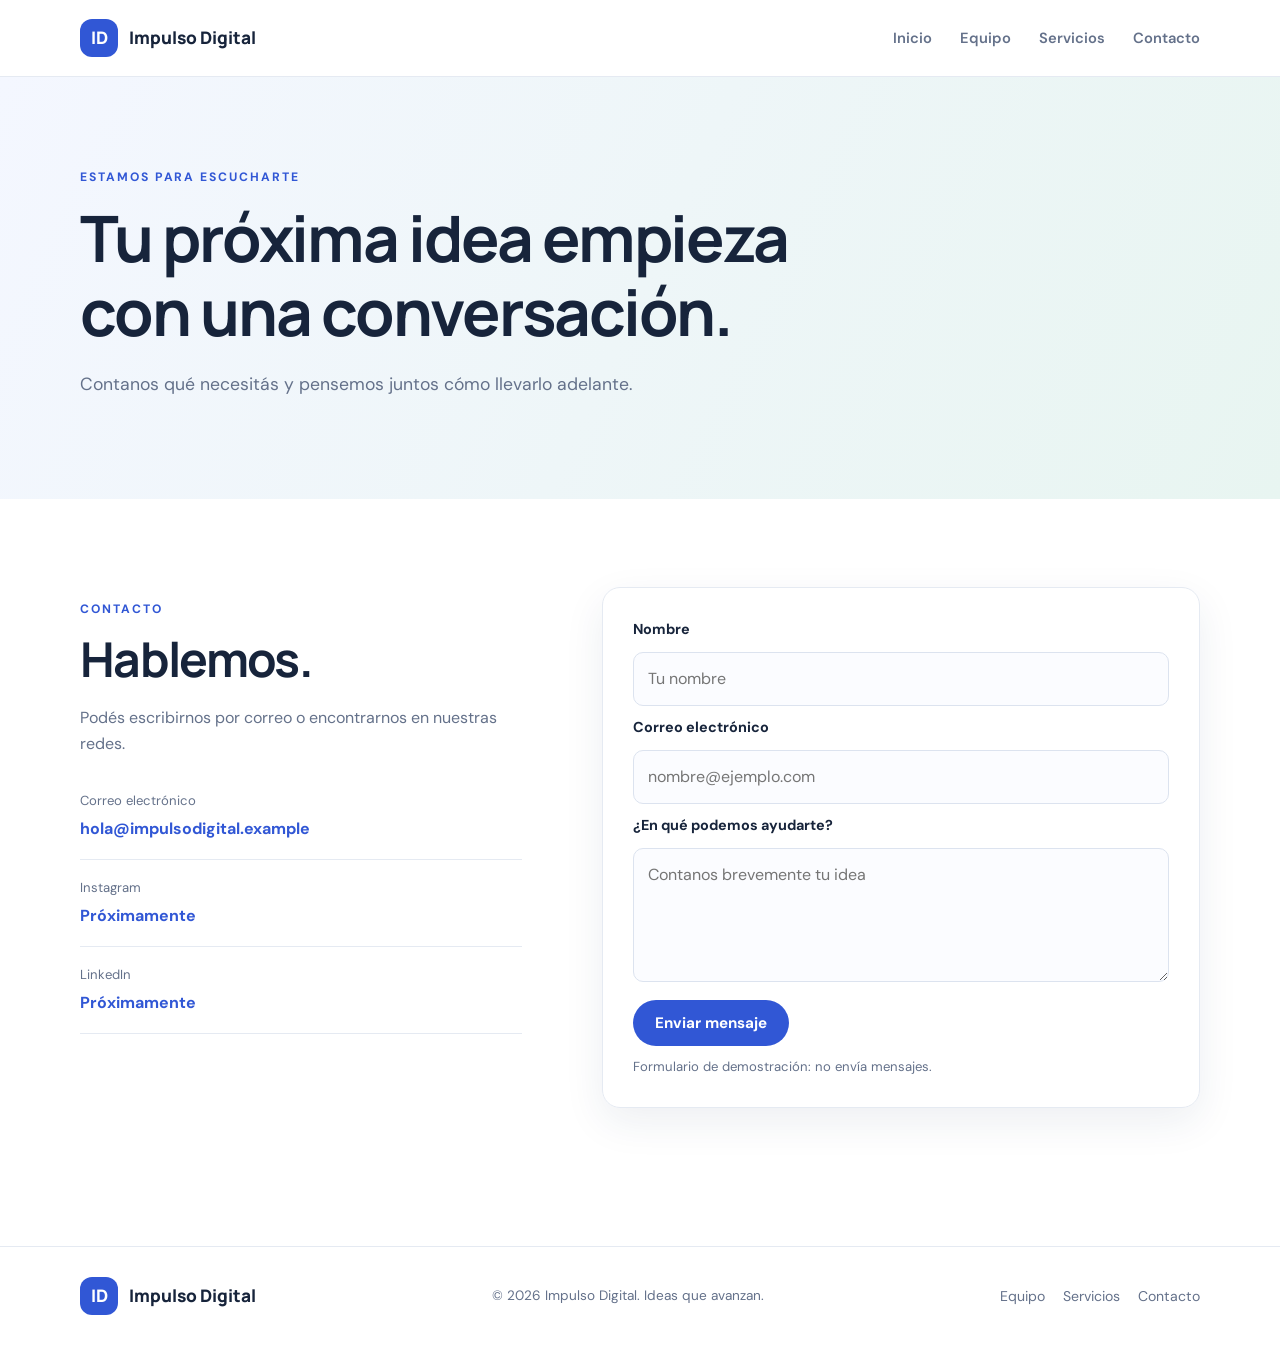
==== contacto.html @ ab521079 "Add files via upload" ====
<!DOCTYPE html>
<html lang="es">
<head>
  <meta charset="UTF-8">
  <meta name="viewport" content="width=device-width, initial-scale=1.0">
  <title>Impulso Digital | Contacto</title>
  <link rel="stylesheet" href="css/style.css">
</head>
<body>
  <div id="navbar-container"></div>

  <main>
    <section class="page-hero">
      <div class="container">
        <p class="eyebrow">ESTAMOS PARA ESCUCHARTE</p>
        <h1>Tu próxima idea empieza con una conversación.</h1>
        <p>Contanos qué necesitás y pensemos juntos cómo llevarlo adelante.</p>
      </div>
    </section>

    <section class="section">
      <div class="container contact-layout">
        <div class="contact-details">
          <p class="eyebrow">CONTACTO</p>
          <h2>Hablemos.</h2>
          <p>Podés escribirnos por correo o encontrarnos en nuestras redes.</p>

          <div class="contact-item">
            <span class="contact-label">Correo electrónico</span>
            <a href="mailto:hola@impulsodigital.example">hola@impulsodigital.example</a>
          </div>
          <div class="contact-item">
            <span class="contact-label">Instagram</span>
            <a href="#" target="_blank" rel="noopener">Próximamente</a>
          </div>
          <div class="contact-item">
            <span class="contact-label">LinkedIn</span>
            <a href="#" target="_blank" rel="noopener">Próximamente</a>
          </div>
        </div>

        <form class="contact-form" id="contact-form">
          <label for="name">Nombre</label>
          <input id="name" name="name" type="text" placeholder="Tu nombre" required>

          <label for="email">Correo electrónico</label>
          <input id="email" name="email" type="email" placeholder="nombre@ejemplo.com" required>

          <label for="message">¿En qué podemos ayudarte?</label>
          <textarea id="message" name="message" rows="4" placeholder="Contanos brevemente tu idea" required></textarea>

          <button class="button button-primary" type="submit">Enviar mensaje</button>
          <p class="form-feedback" id="form-feedback" aria-live="polite">Formulario de demostración: no envía mensajes.</p>
        </form>
      </div>
    </section>
  </main>

  <footer id="footer-container"></footer>
  <script src="js/navbar.js"></script>
  <script src="js/main.js"></script>
</body>
</html>
---- css/style.css ----
@import url('https://fonts.googleapis.com/css2?family=DM+Sans:wght@400;500;600;700&family=Manrope:wght@400;500;600;700;800&display=swap');

:root {
  --ink: #17243b;
  --muted: #64718a;
  --blue: #3157d5;
  --blue-dark: #203da5;
  --mint: #dff5ed;
  --paper: #ffffff;
  --soft: #f4f7fc;
  --line: #e5eaf2;
  --radius: 18px;
  --shadow: 0 14px 40px rgba(25, 45, 85, .08);
}

* {
  box-sizing: border-box;
}

html {
  scroll-behavior: smooth;
}

body {
  margin: 0;
  color: var(--ink);
  background: var(--paper);
  font-family: 'DM Sans', Arial, sans-serif;
  line-height: 1.65;
}

h1,
h2,
h3 {
  font-family: 'Manrope', Arial, sans-serif;
  line-height: 1.15;
  letter-spacing: -.035em;
}

h1 {
  max-width: 760px;
  margin: 14px 0 22px;
  font-size: clamp(2.7rem, 6vw, 5rem);
}

h2 {
  margin: 10px 0 18px;
  font-size: clamp(2rem, 4vw, 3rem);
}

h3 {
  margin: 8px 0;
  font-size: 1.25rem;
}

p {
  color: var(--muted);
}

a {
  color: inherit;
  text-decoration: none;
}

.container {
  width: min(1120px, calc(100% - 48px));
  margin: 0 auto;
}

.eyebrow {
  color: var(--blue);
  font-size: .76rem;
  font-weight: 700;
  letter-spacing: .16em;
}

.site-header {
  position: sticky;
  top: 0;
  z-index: 20;
  border-bottom: 1px solid var(--line);
  background: rgba(255, 255, 255, .94);
  backdrop-filter: blur(12px);
}

.nav-inner {
  display: flex;
  min-height: 76px;
  align-items: center;
  justify-content: space-between;
  gap: 24px;
}

.brand {
  display: flex;
  align-items: center;
  gap: 11px;
  font-family: 'Manrope', sans-serif;
  font-size: 1.08rem;
  font-weight: 800;
}

.brand-mark {
  display: grid;
  width: 38px;
  height: 38px;
  place-items: center;
  border-radius: 12px;
  color: white;
  background: var(--blue);
  font-weight: 800;
}

.nav-links {
  display: flex;
  align-items: center;
  gap: 28px;
}

.nav-links a {
  color: var(--muted);
  font-size: .92rem;
  font-weight: 600;
}

.nav-links a:hover,
.nav-links a.active {
  color: var(--blue);
}

.menu-toggle {
  display: none;
  padding: 8px 12px;
  border: 1px solid var(--line);
  border-radius: 10px;
  color: var(--ink);
  background: white;
  font-size: 1.2rem;
  cursor: pointer;
}

.hero {
  position: relative;
  overflow: hidden;
  padding: 112px 0 120px;
  background: linear-gradient(115deg, #f4f7ff 0%, #edf3ff 58%, #e2f5ef 100%);
}

.hero-content {
  position: relative;
  z-index: 2;
}

.hero-copy {
  max-width: 560px;
  margin: 0 0 32px;
  font-size: 1.18rem;
}

.hero-decoration {
  position: absolute;
  top: 50%;
  right: 8%;
  width: 350px;
  height: 350px;
  transform: translateY(-50%);
  opacity: .8;
}

.orbit {
  position: absolute;
  inset: 0;
  border: 1px solid rgba(49, 87, 213, .18);
  border-radius: 50%;
  transform: rotate(-25deg) scaleX(.7);
}

.orbit-two {
  inset: 36px -25px;
  border-color: rgba(33, 160, 125, .28);
  transform: rotate(35deg) scaleX(.72);
}

.orbit-center {
  position: absolute;
  top: 50%;
  left: 50%;
  display: grid;
  width: 116px;
  height: 116px;
  place-items: center;
  transform: translate(-50%, -50%);
  border-radius: 32px;
  color: white;
  background: var(--blue);
  box-shadow: 0 22px 50px rgba(49, 87, 213, .25);
  font: 800 2.2rem 'Manrope';
}

.button {
  display: inline-flex;
  align-items: center;
  justify-content: center;
  padding: 13px 22px;
  border: 0;
  border-radius: 999px;
  font: 700 .95rem 'DM Sans';
  cursor: pointer;
  transition: transform .2s, background .2s;
}

.button:hover {
  transform: translateY(-2px);
}

.button-primary {
  color: white;
  background: var(--blue);
}

.button-primary:hover {
  background: var(--blue-dark);
}

.button-light {
  color: var(--blue);
  background: white;
}

.section {
  padding: 88px 0;
}

.soft-section {
  background: var(--soft);
}

.two-column {
  display: grid;
  grid-template-columns: 1fr 1fr;
  align-items: start;
  gap: 80px;
}

.two-column p:first-child {
  margin-top: 0;
}

.text-link {
  display: inline-flex;
  align-items: center;
  gap: 10px;
  margin-top: 10px;
  color: var(--blue);
  font-weight: 700;
}

.section-heading {
  max-width: 680px;
  margin: 0 auto 42px;
  text-align: center;
}

.section-heading p {
  margin-bottom: 0;
}

.section-heading.align-left {
  margin-left: 0;
  text-align: left;
}

.card-grid {
  display: grid;
  gap: 22px;
}

.three-cards {
  grid-template-columns: repeat(3, 1fr);
}

.info-card {
  padding: 30px;
  border: 1px solid var(--line);
  border-radius: var(--radius);
  background: white;
  box-shadow: 0 8px 25px rgba(25, 45, 85, .03);
}

.info-card p {
  margin-bottom: 0;
}

.card-icon {
  display: inline-grid;
  width: 42px;
  height: 42px;
  place-items: center;
  border-radius: 13px;
  color: var(--blue);
  background: #edf1ff;
  font-weight: 800;
}

.center-action {
  margin-top: 28px;
  text-align: center;
}

.cta-section {
  padding-top: 20px;
}

.cta-panel {
  display: flex;
  align-items: center;
  justify-content: space-between;
  gap: 30px;
  padding: 42px 48px;
  border-radius: 24px;
  background: var(--ink);
}

.cta-panel h2 {
  max-width: 650px;
  margin-bottom: 0;
  color: white;
}

.cta-panel .eyebrow {
  color: #a9baff;
}

.page-hero {
  padding: 78px 0 82px;
  background: linear-gradient(115deg, #f4f7ff, #e8f5f1);
}

.page-hero h1 {
  max-width: 800px;
  font-size: clamp(2.5rem, 5vw, 4.2rem);
}

.page-hero p:last-child {
  max-width: 650px;
  font-size: 1.1rem;
}

.team-grid {
  display: grid;
  grid-template-columns: repeat(3, 1fr);
  gap: 22px;
}

.team-card {
  overflow: hidden;
  border: 1px solid var(--line);
  border-radius: var(--radius);
  background: white;
  box-shadow: var(--shadow);
}

.avatar {
  display: grid;
  height: 170px;
  place-items: center;
  color: white;
  font: 800 2.7rem 'Manrope';
  letter-spacing: -.06em;
}

.avatar-a {
  background: linear-gradient(135deg, #3157d5, #8a9df0);
}

.avatar-b {
  background: linear-gradient(135deg, #1a927e, #8bd7c3);
}

.avatar-c {
  background: linear-gradient(135deg, #d17b48, #f0c08b);
}

.avatar-d {
  background: linear-gradient(135deg, #684db5, #b2a0e8);
}

.avatar-e {
  background: linear-gradient(135deg, #bb527c, #f0a4be);
}

.team-card-body {
  padding: 22px;
}

.team-card-body p {
  margin: 8px 0;
}

.team-role {
  color: var(--blue);
  font-size: .75rem;
  font-weight: 700;
  text-transform: uppercase;
  letter-spacing: .1em;
}

.notice {
  margin-top: 30px;
  padding: 14px 18px;
  border-radius: 12px;
  background: #fff8e8;
  font-size: .88rem;
}

.service-list {
  max-width: 900px;
}

.service-row {
  display: grid;
  grid-template-columns: 70px 1fr 40px;
  align-items: start;
  gap: 24px;
  padding: 30px 0;
  border-bottom: 1px solid var(--line);
}

.service-row:first-child {
  padding-top: 0;
}

.service-number {
  color: var(--blue);
  font: 800 1.4rem 'Manrope';
}

.service-row h2 {
  margin: 0 0 10px;
  font-size: 1.7rem;
}

.service-row p {
  max-width: 700px;
  margin: 0;
}

.service-arrow {
  color: var(--blue);
  font-size: 1.5rem;
}

.contact-layout {
  display: grid;
  grid-template-columns: .85fr 1.15fr;
  gap: 80px;
}

.contact-details h2 {
  font-size: 3rem;
}

.contact-item {
  padding: 17px 0;
  border-bottom: 1px solid var(--line);
}

.contact-label {
  display: block;
  margin-bottom: 4px;
  color: var(--muted);
  font-size: .82rem;
}

.contact-item a {
  color: var(--blue);
  font-weight: 700;
}

.contact-form {
  display: grid;
  gap: 10px;
  padding: 30px;
  border: 1px solid var(--line);
  border-radius: var(--radius);
  box-shadow: var(--shadow);
}

.contact-form label {
  font-size: .9rem;
  font-weight: 700;
}

.contact-form input,
.contact-form textarea {
  width: 100%;
  padding: 13px 14px;
  border: 1px solid #dce3ef;
  border-radius: 10px;
  color: var(--ink);
  background: #fbfcff;
  font: inherit;
}

.contact-form input:focus,
.contact-form textarea:focus {
  outline: 2px solid #cbd6ff;
  border-color: var(--blue);
}

.contact-form .button {
  justify-self: start;
  margin-top: 8px;
}

.form-feedback {
  margin: 0;
  font-size: .82rem;
}

.site-footer {
  margin-top: 50px;
  padding: 30px 0;
  border-top: 1px solid var(--line);
}

.footer-inner {
  display: flex;
  align-items: center;
  justify-content: space-between;
  gap: 20px;
}

.footer-inner p {
  margin: 0;
  font-size: .85rem;
}

.footer-links {
  display: flex;
  gap: 18px;
  color: var(--muted);
  font-size: .88rem;
}

@media (max-width: 850px) {
  .hero-decoration {
    right: -120px;
    opacity: .25;
  }

  .two-column,
  .contact-layout {
    grid-template-columns: 1fr;
    gap: 28px;
  }

  .team-grid {
    grid-template-columns: repeat(2, 1fr);
  }

  .three-cards {
    grid-template-columns: 1fr;
  }
}

@media (max-width: 620px) {
  .container {
    width: min(100% - 32px, 1120px);
  }

  .hero {
    padding: 78px 0 84px;
  }

  .hero-decoration {
    display: none;
  }

  .section {
    padding: 62px 0;
  }

  .nav-inner {
    min-height: 68px;
  }

  .menu-toggle {
    display: inline-block;
  }

  .nav-links {
    position: absolute;
    top: 68px;
    right: 0;
    left: 0;
    display: none;
    flex-direction: column;
    align-items: flex-start;
    gap: 16px;
    padding: 18px 24px 24px;
    border-bottom: 1px solid var(--line);
    background: white;
  }

  .nav-links.is-open {
    display: flex;
  }

  .team-grid {
    grid-template-columns: 1fr;
  }

  .cta-panel {
    align-items: flex-start;
    flex-direction: column;
    padding: 30px 24px;
  }

  .service-row {
    grid-template-columns: 42px 1fr;
    gap: 14px;
  }

  .service-arrow {
    display: none;
  }

  .contact-form {
    padding: 22px;
  }

  .footer-inner {
    align-items: flex-start;
    flex-direction: column;
  }
}
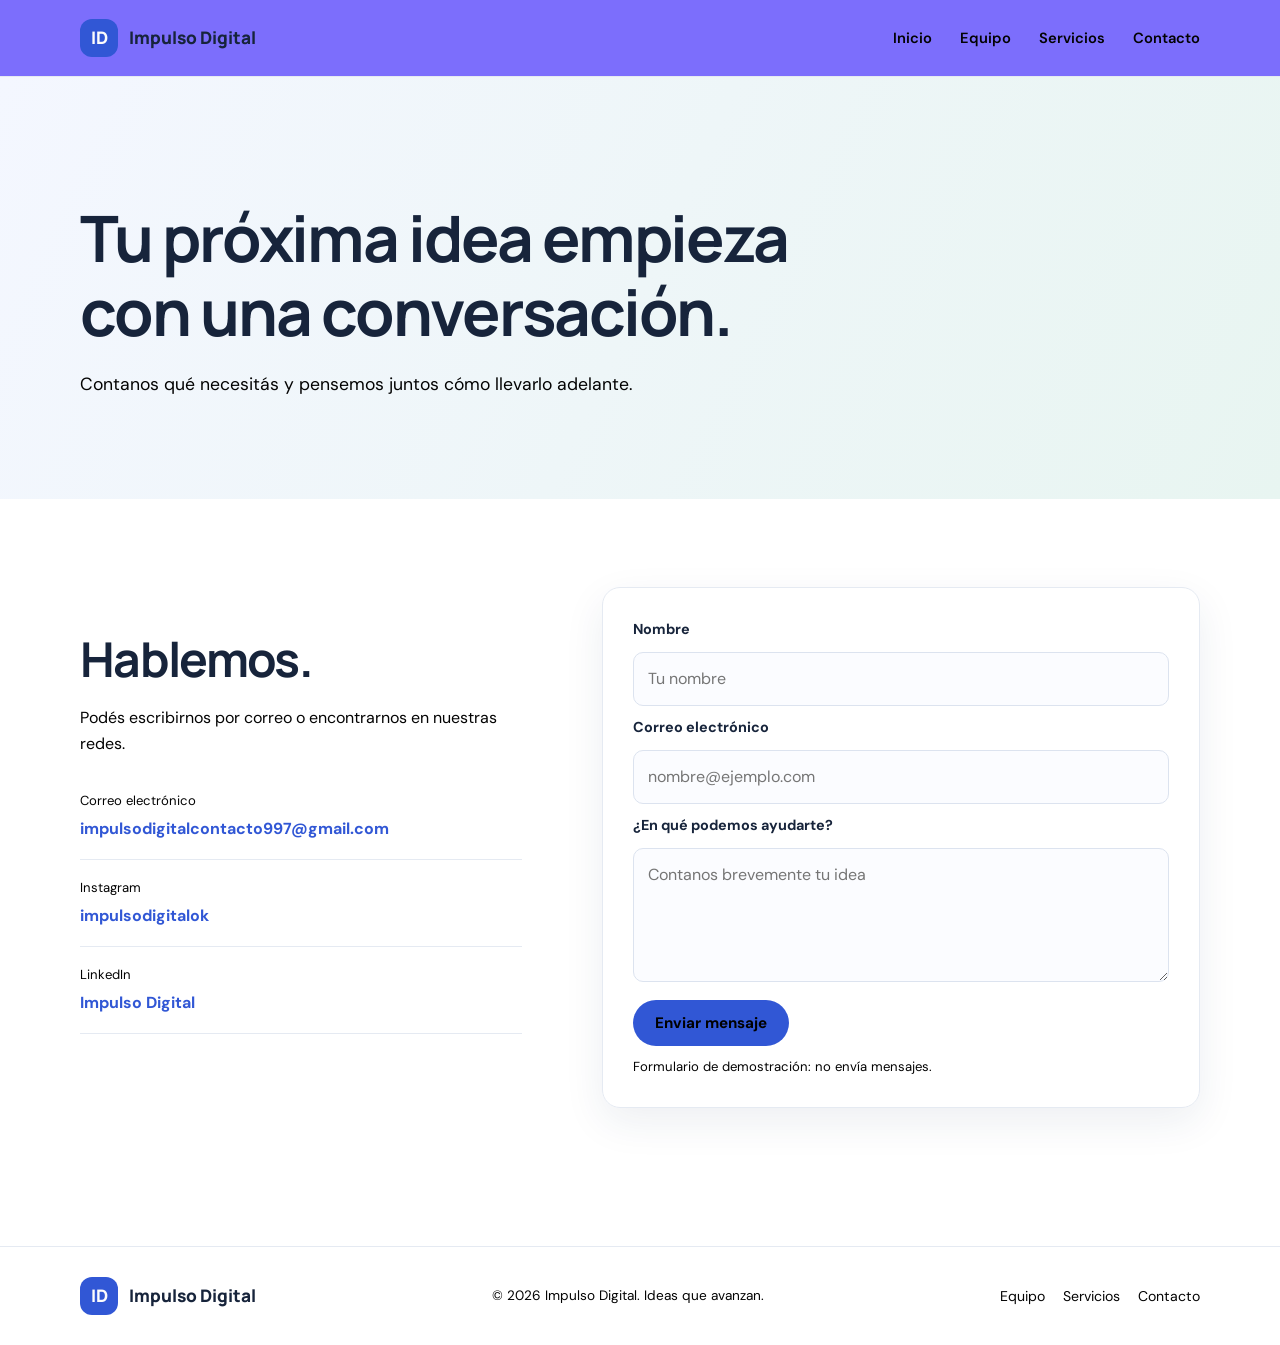
==== commit 1e394115: "edicion de contacto creacion de correo electronico creacion de ig e inclusion de cuenta en la pestañ" ====
--- a/contacto.html
+++ b/contacto.html
@@ -27,15 +27,15 @@
 
           <div class="contact-item">
             <span class="contact-label">Correo electrónico</span>
-            <a href="mailto:hola@impulsodigital.example">hola@impulsodigital.example</a>
+            <a href="mailto:impulsodigitalcontacto997@gmail.com">impulsodigitalcontacto997@gmail.com</a>
           </div>
           <div class="contact-item">
             <span class="contact-label">Instagram</span>
-            <a href="#" target="_blank" rel="noopener">Próximamente</a>
+            <a href="https://www.instagram.com/impulsodigitalok" target="_blank" rel="noopener">impulsodigitalok</a>
           </div>
           <div class="contact-item">
             <span class="contact-label">LinkedIn</span>
-            <a href="#" target="_blank" rel="noopener">Próximamente</a>
+            <a href="https://www.linkedin.com/company/impulsodigital" target="_blank" rel="noopener">Impulso Digital</a>
           </div>
         </div>
 
--- a/css/style.css
+++ b/css/style.css
@@ -2,10 +2,10 @@
 
 :root {
   --ink: #17243b;
-  --muted: #64718a;
+  --muted: #030303;
   --blue: #3157d5;
   --blue-dark: #203da5;
-  --mint: #dff5ed;
+  --mint: #568fcf;
   --paper: #ffffff;
   --soft: #f4f7fc;
   --line: #e5eaf2;
@@ -68,7 +68,7 @@
 }
 
 .eyebrow {
-  color: var(--blue);
+  color: #0000;
   font-size: .76rem;
   font-weight: 700;
   letter-spacing: .16em;
@@ -79,7 +79,7 @@
   top: 0;
   z-index: 20;
   border-bottom: 1px solid var(--line);
-  background: rgba(255, 255, 255, .94);
+  background: rgba(116, 101, 252, 0.94);
   backdrop-filter: blur(12px);
 }
 
@@ -106,7 +106,7 @@
   height: 38px;
   place-items: center;
   border-radius: 12px;
-  color: white;
+  color: rgb(252, 252, 252);
   background: var(--blue);
   font-weight: 800;
 }
@@ -134,7 +134,7 @@
   border: 1px solid var(--line);
   border-radius: 10px;
   color: var(--ink);
-  background: white;
+  background: rgb(5, 5, 5);
   font-size: 1.2rem;
   cursor: pointer;
 }
@@ -143,7 +143,7 @@
   position: relative;
   overflow: hidden;
   padding: 112px 0 120px;
-  background: linear-gradient(115deg, #f4f7ff 0%, #edf3ff 58%, #e2f5ef 100%);
+  background: linear-gradient(115deg, #fff8f8 0%, #edf3ff 58%, #e2f5ef 100%);
 }
 
 .hero-content {
@@ -214,7 +214,7 @@
 }
 
 .button-primary {
-  color: white;
+  color: rgb(0, 0, 0);
   background: var(--blue);
 }
 
@@ -224,7 +224,7 @@
 
 .button-light {
   color: var(--blue);
-  background: white;
+  background: rgb(0, 0, 0);
 }
 
 .section {
@@ -324,7 +324,7 @@
 .cta-panel h2 {
   max-width: 650px;
   margin-bottom: 0;
-  color: white;
+  color: rgb(255, 255, 255);
 }
 
 .cta-panel .eyebrow {
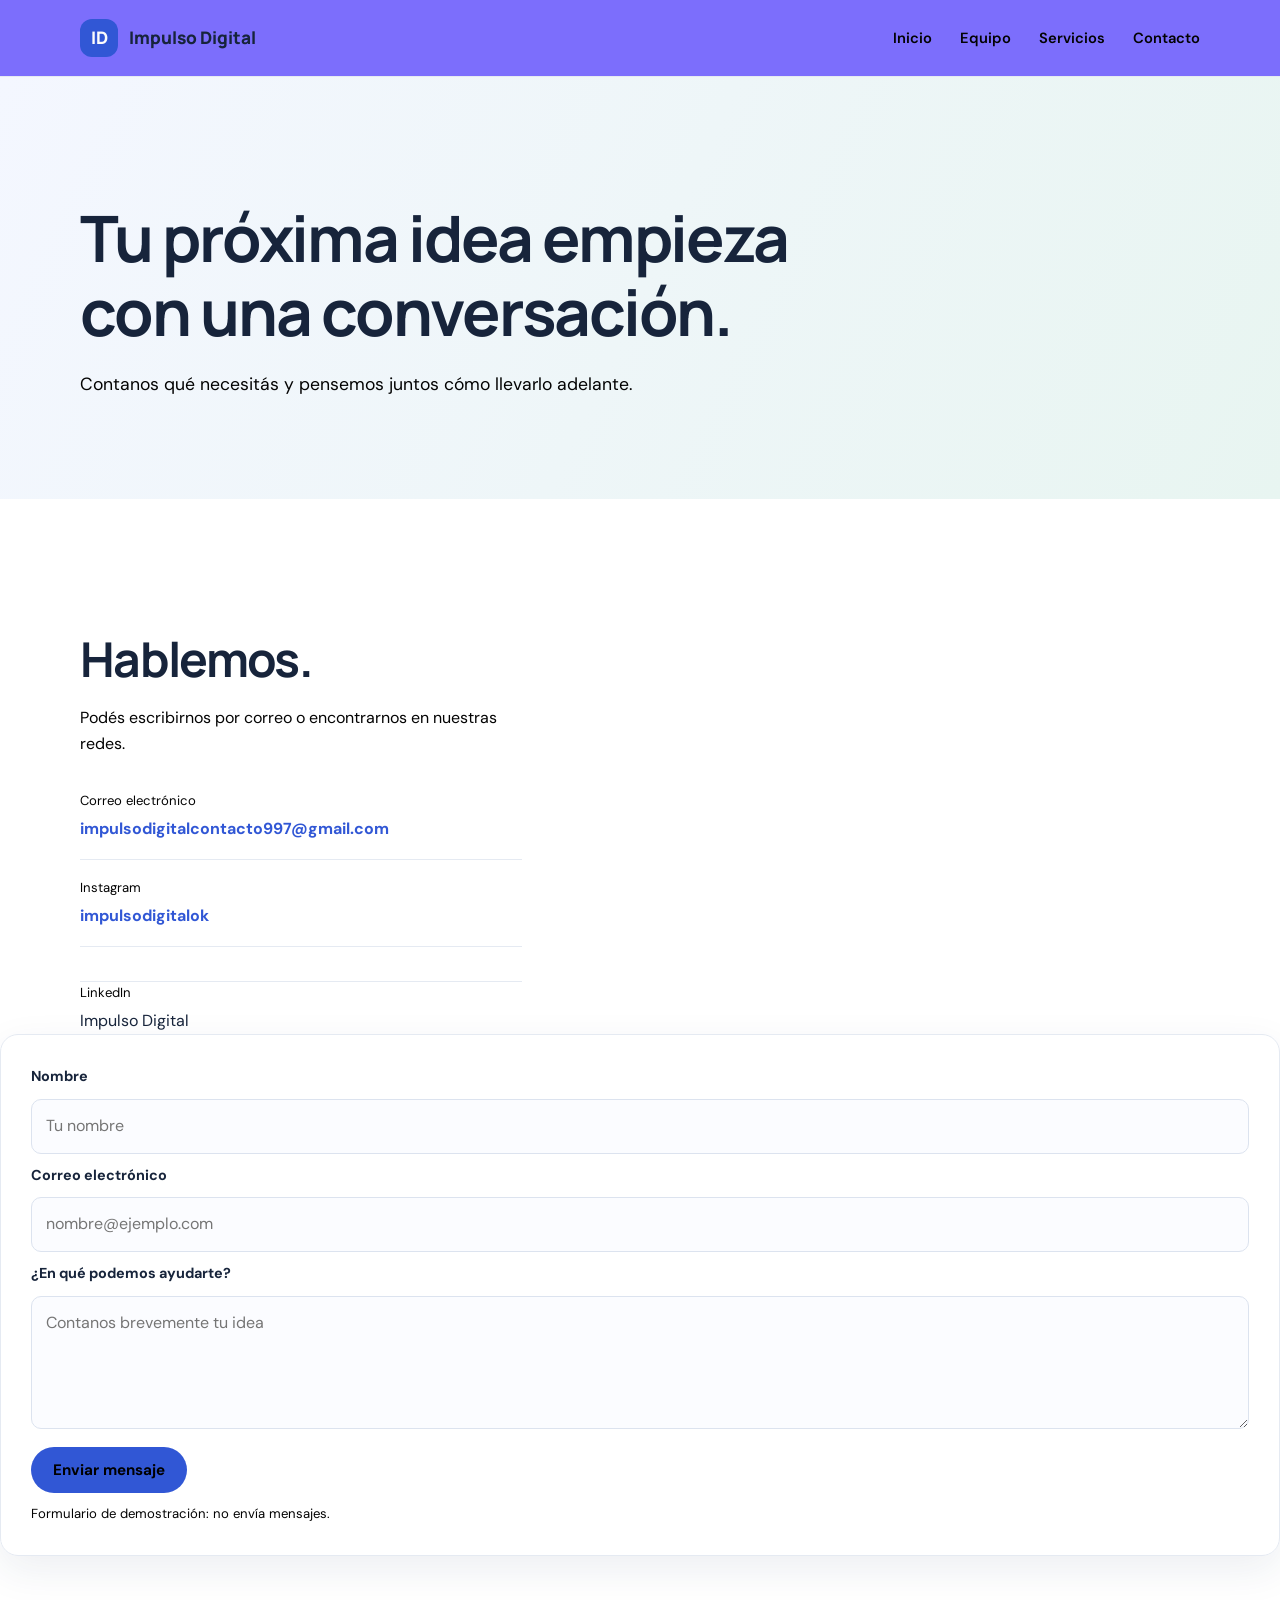
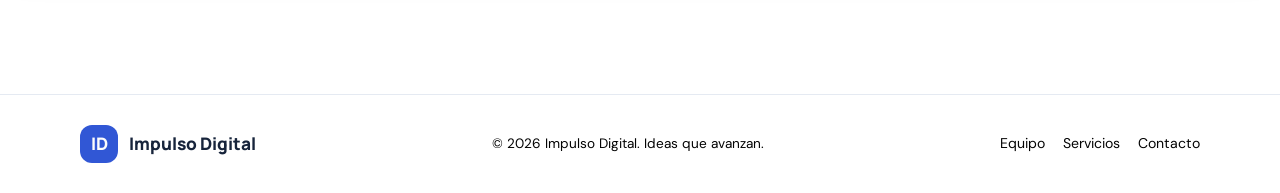
==== commit e48b91b4: "ig" ====
--- a/contacto.html
+++ b/contacto.html
@@ -33,7 +33,7 @@
             <span class="contact-label">Instagram</span>
             <a href="https://www.instagram.com/impulsodigitalok" target="_blank" rel="noopener">impulsodigitalok</a>
           </div>
-          <div class="contact-item">
+          <div class="contact-item"></div>
             <span class="contact-label">LinkedIn</span>
             <a href="https://www.linkedin.com/company/impulsodigital" target="_blank" rel="noopener">Impulso Digital</a>
           </div>
